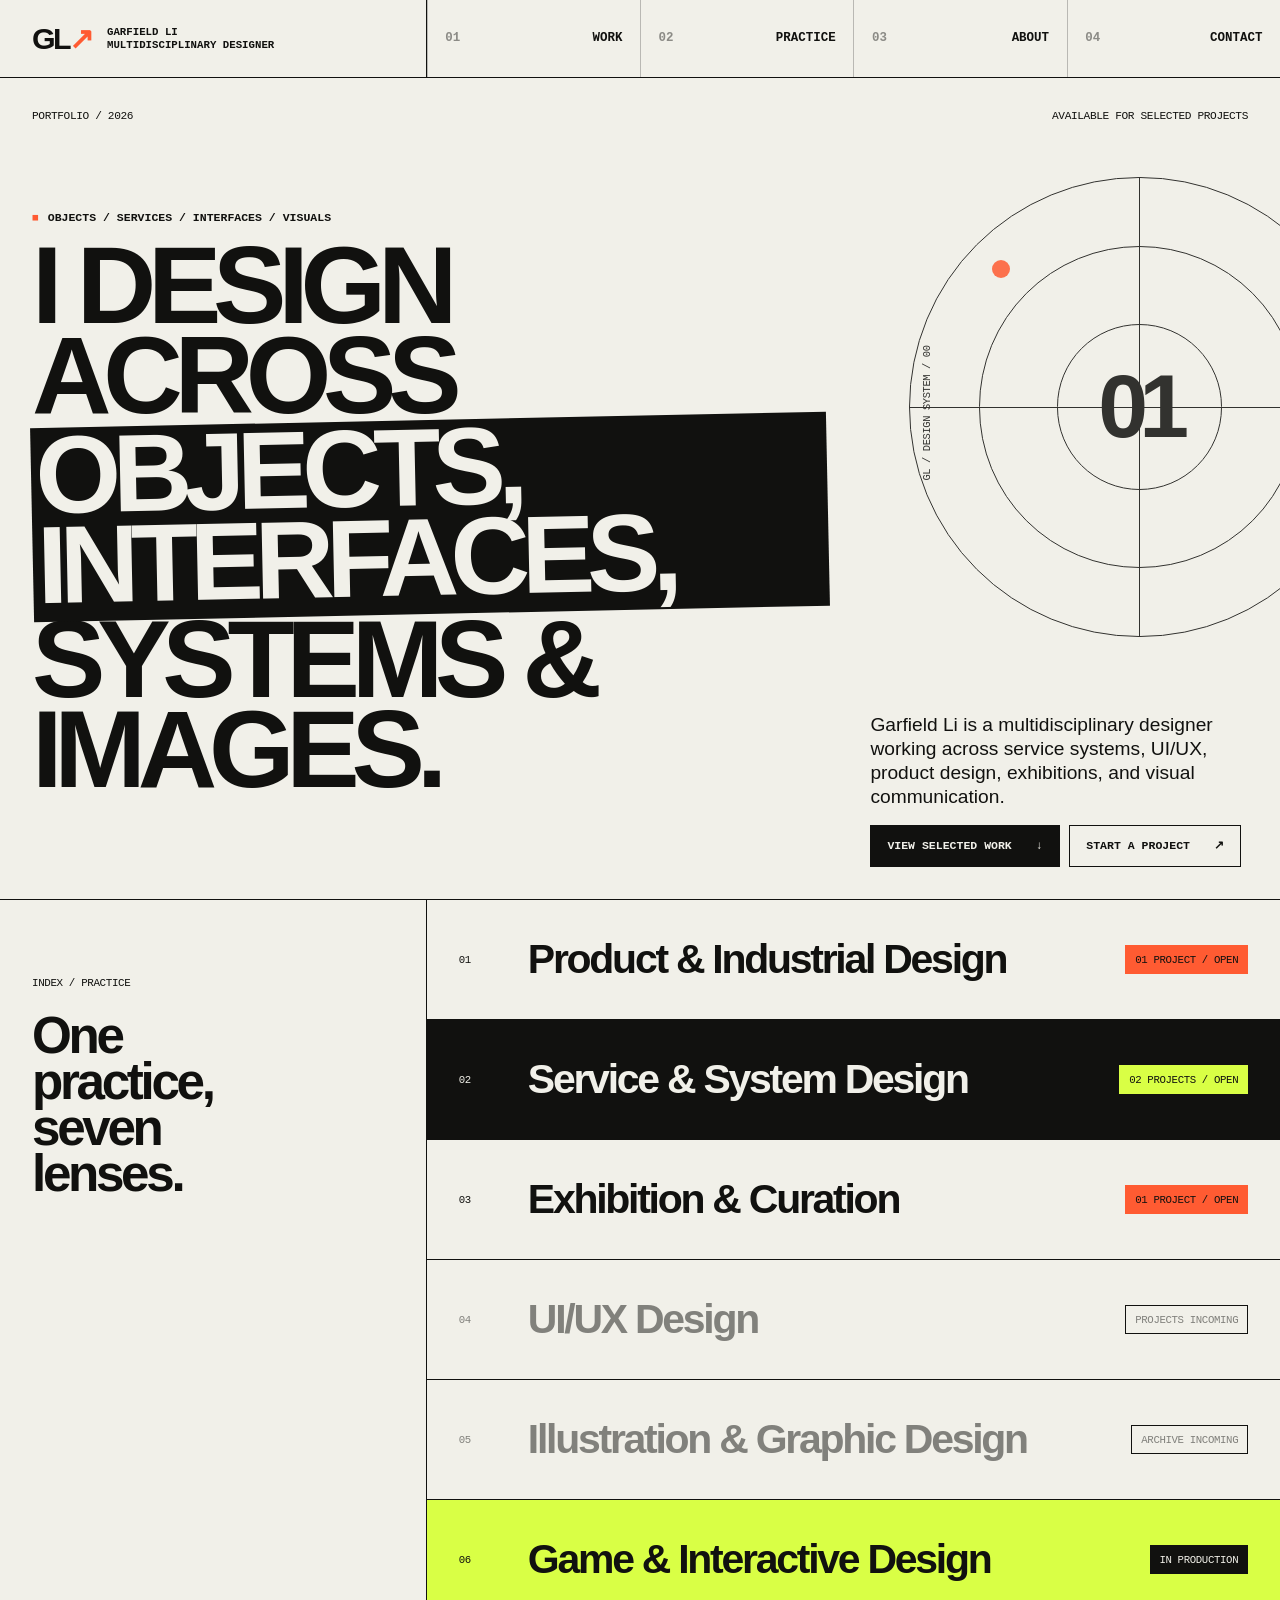
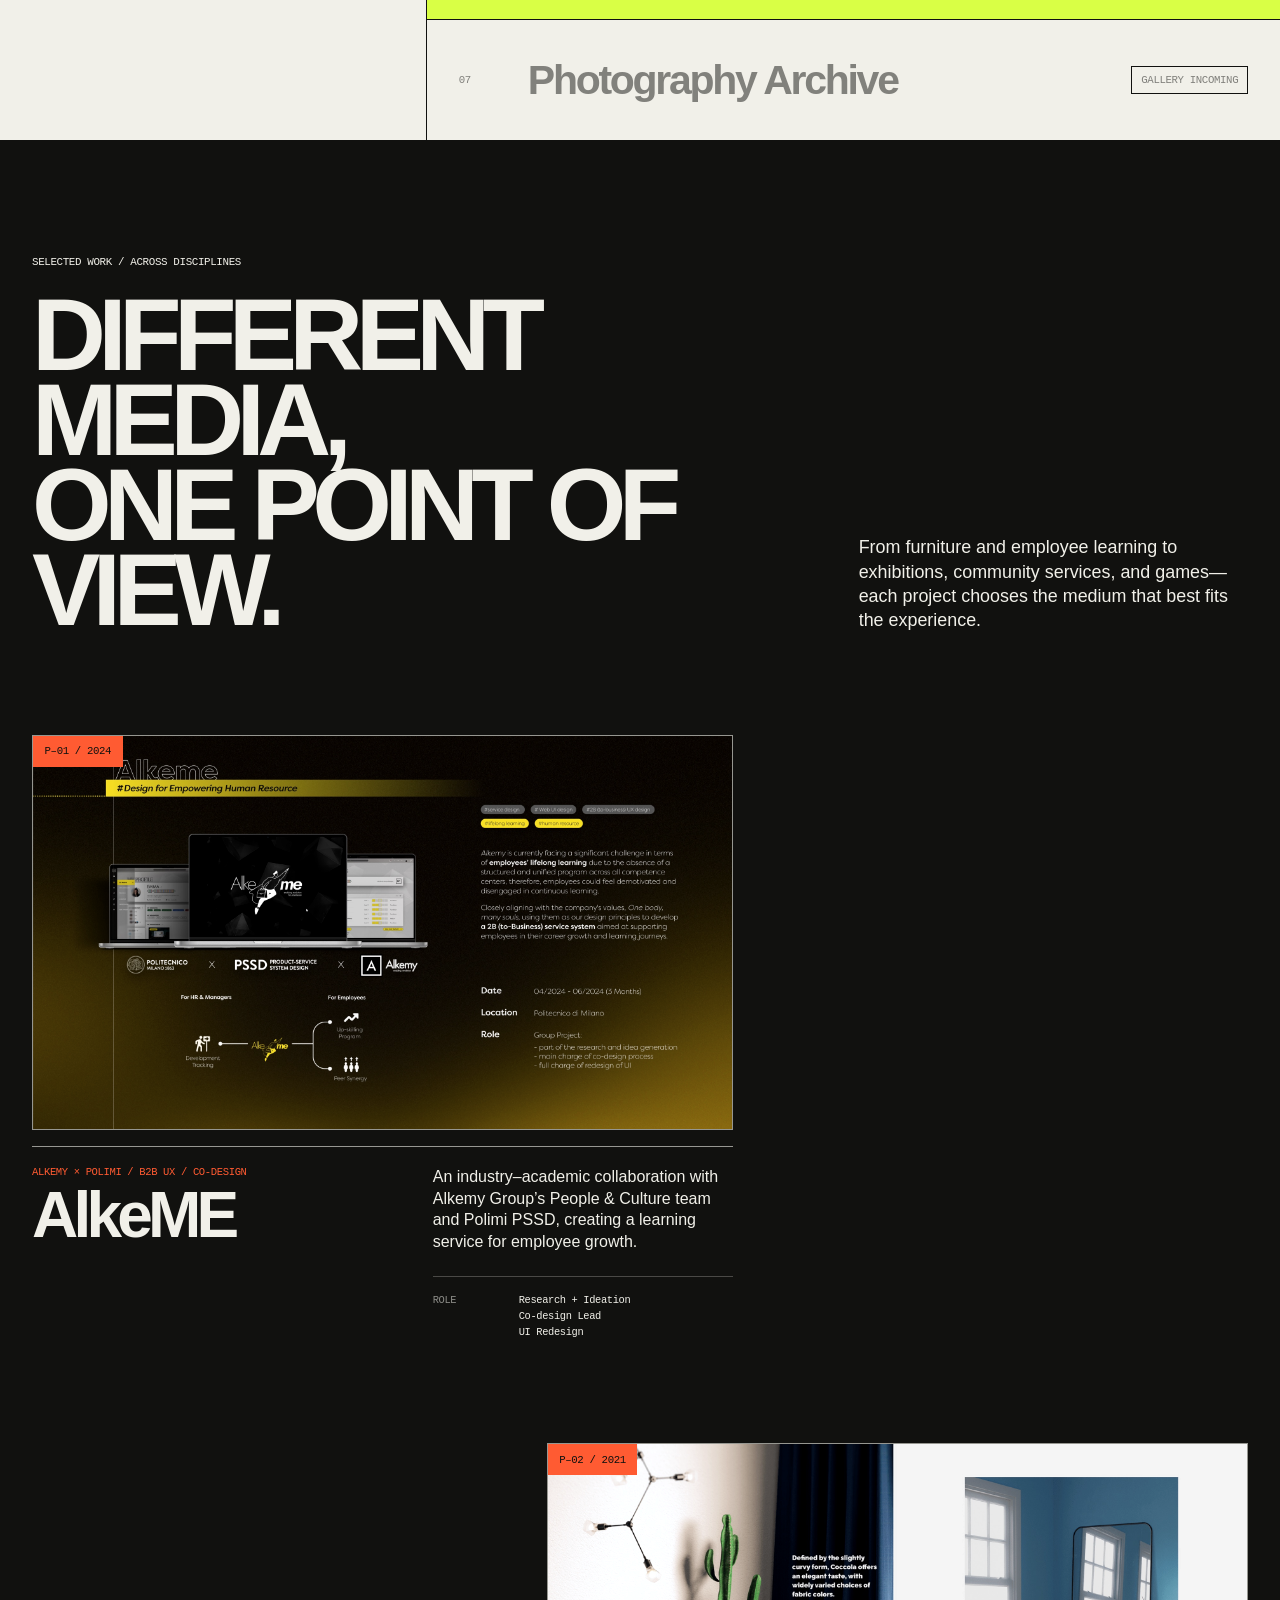
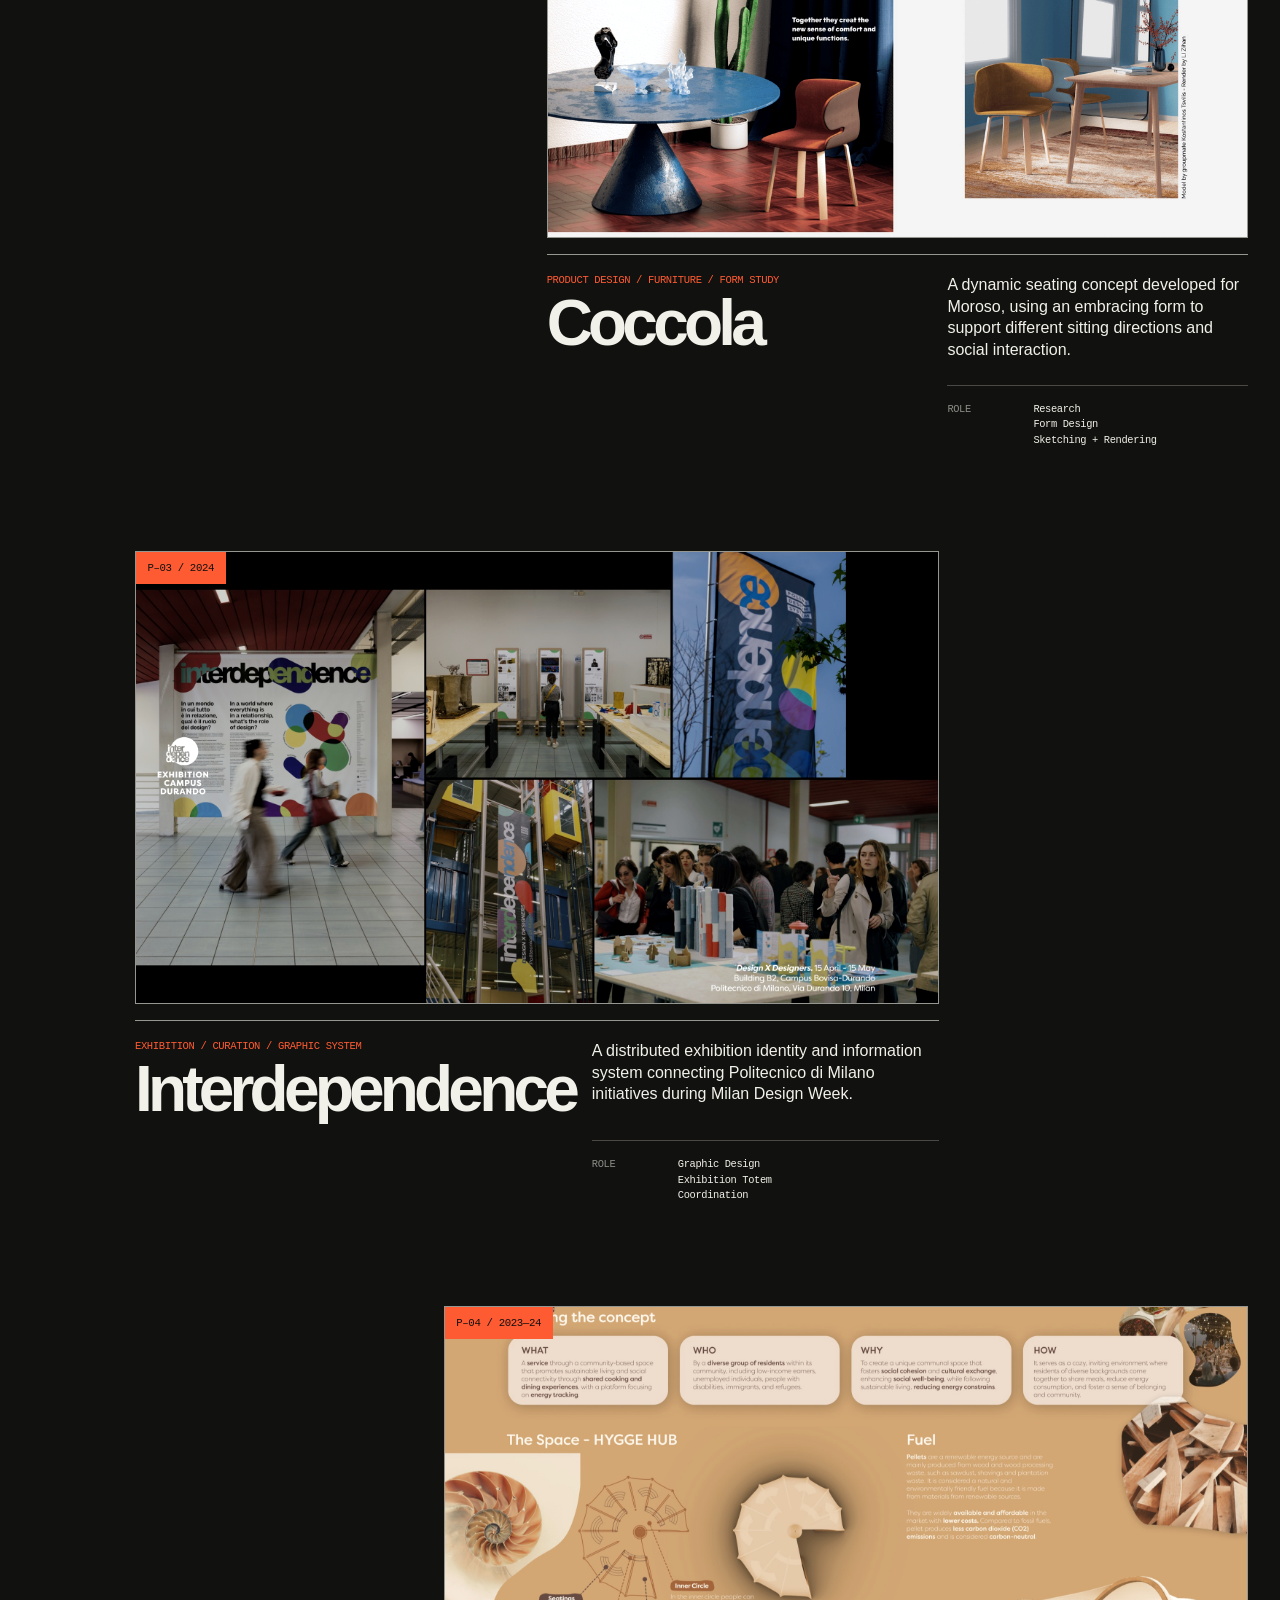
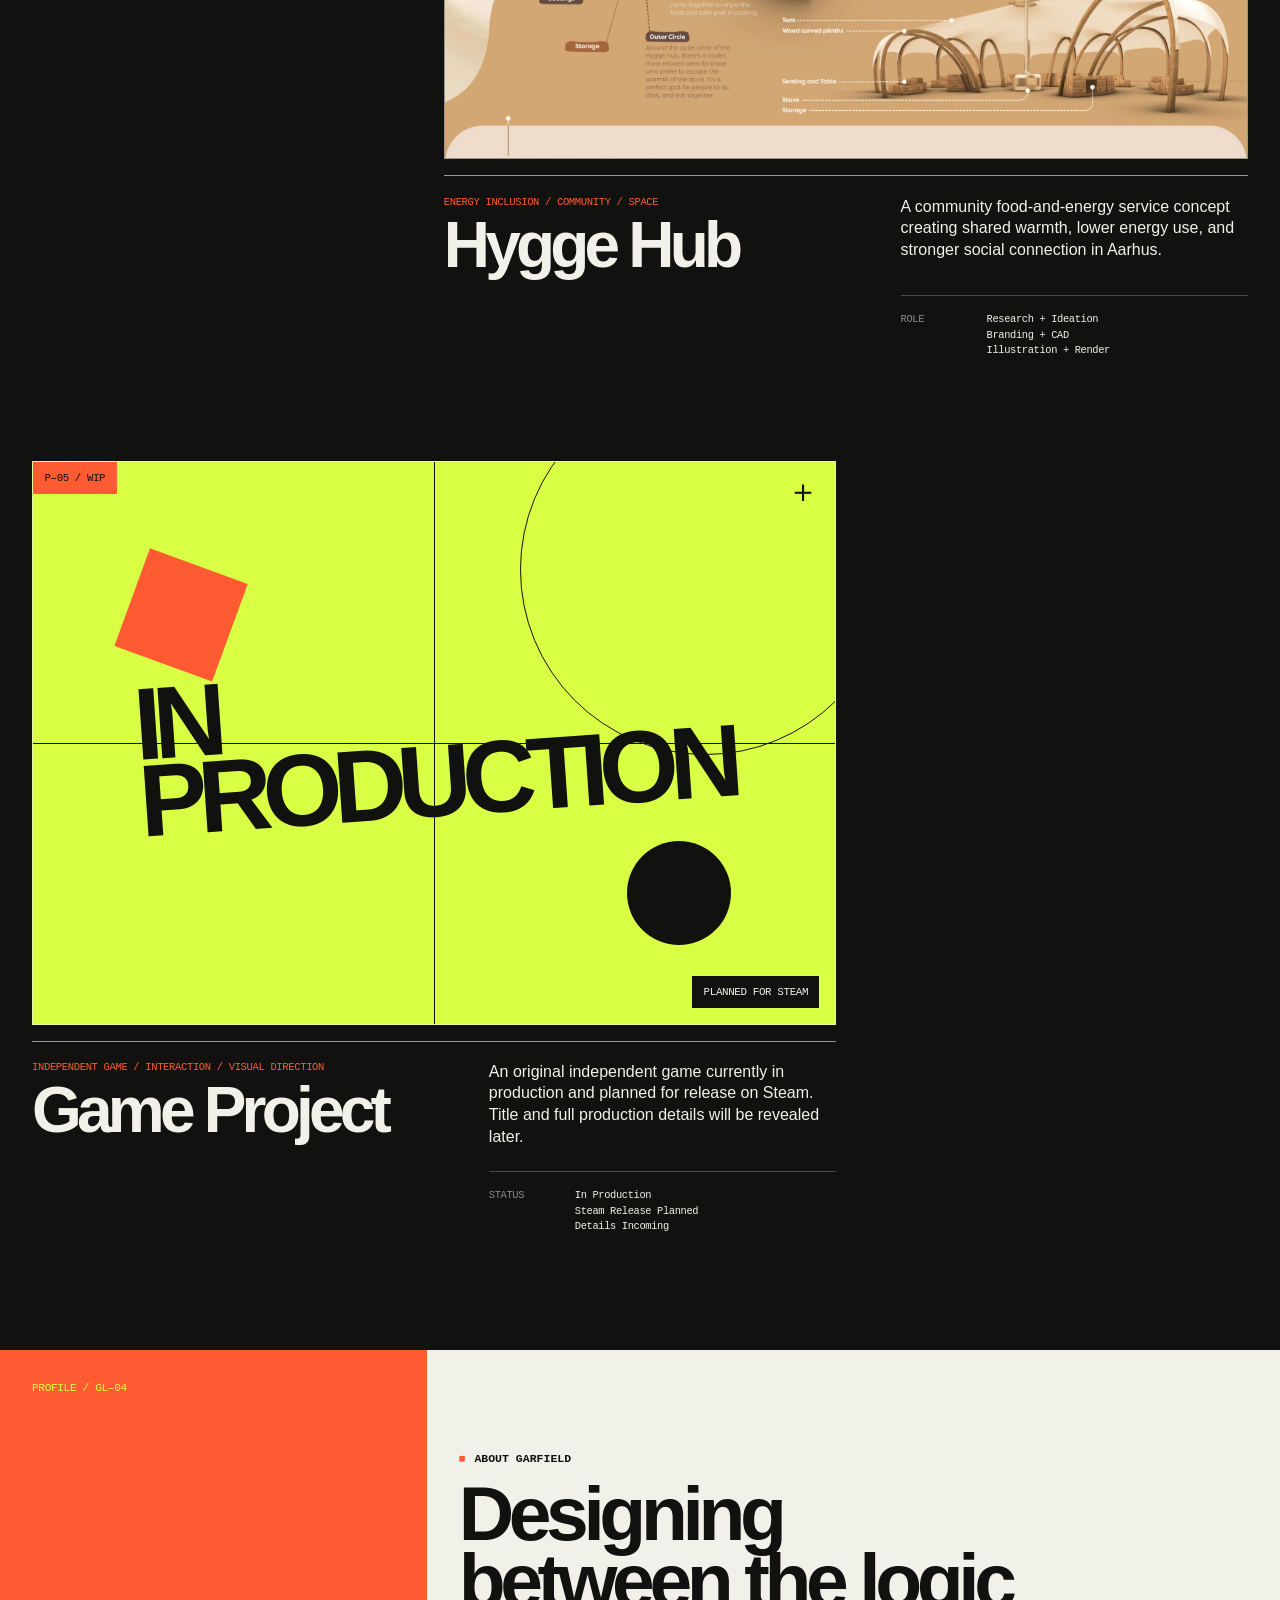
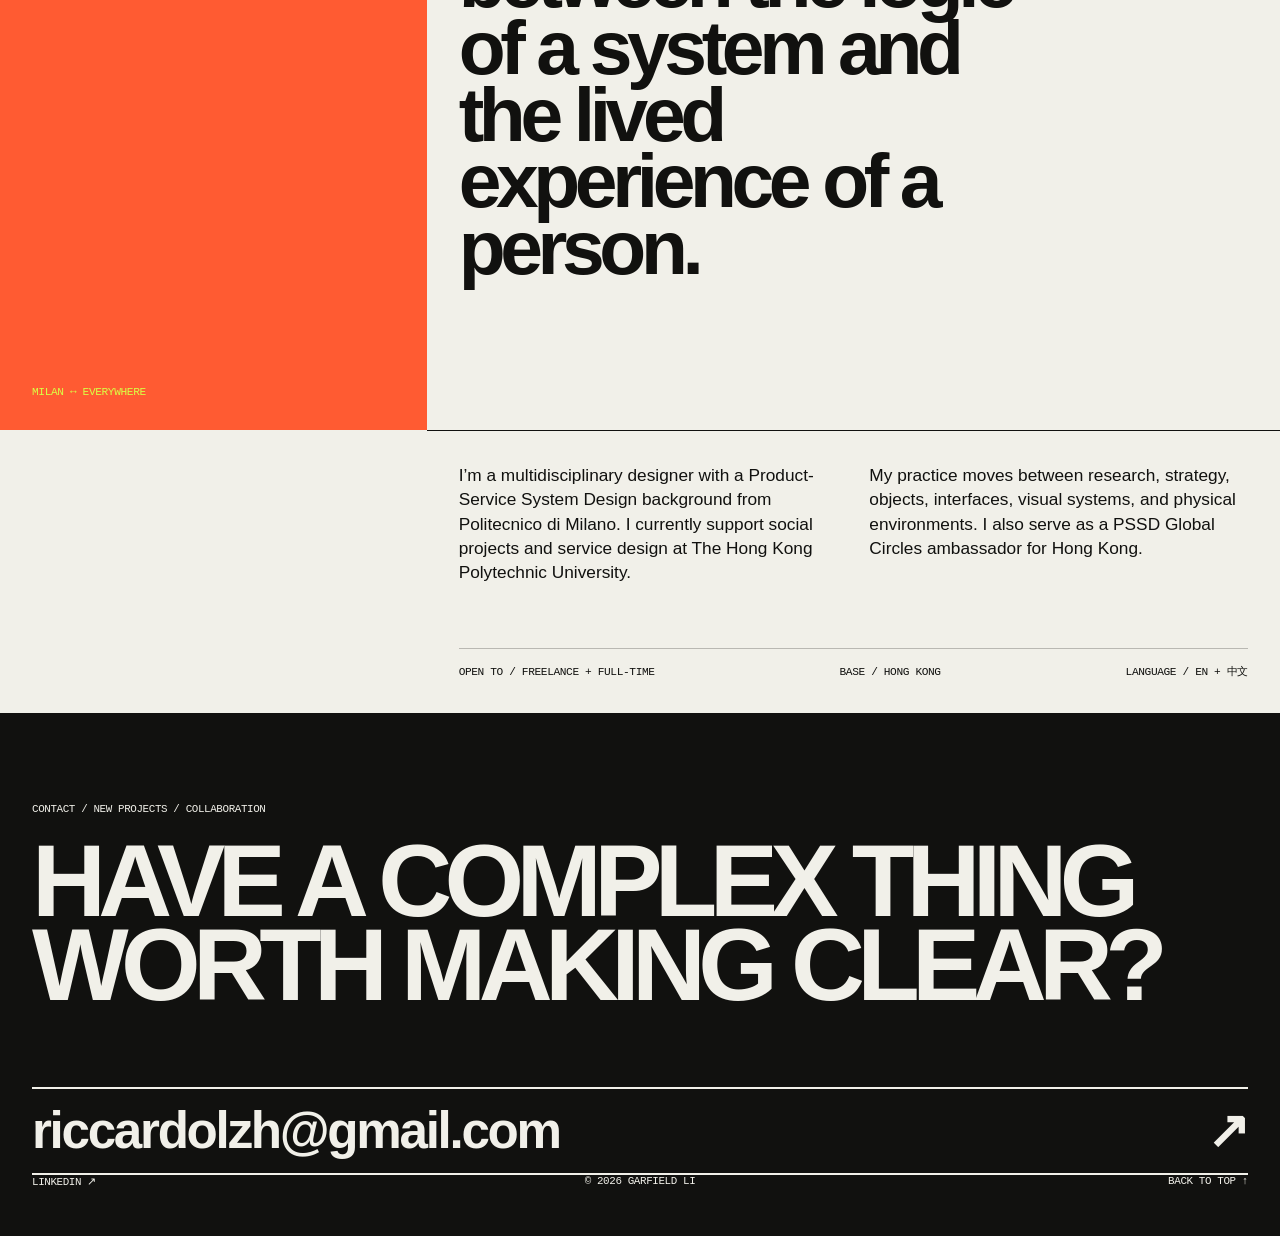
==== portfolio/index.html @ 0b36d3cd "Publish Garfield Li portfolio" ====
<!doctype html>
<html lang="en">
  <head>
    <meta charset="UTF-8" />
    <meta name="viewport" content="width=device-width, initial-scale=1.0" />
    <meta
      name="description"
      content="Garfield Li is a multidisciplinary designer working across products, services, UI/UX, exhibitions, visual communication, and interactive experiences."
    />
    <meta name="theme-color" content="#f1f0e9" />
    <title>Garfield Li — Multidisciplinary Designer</title>
    <link rel="icon" href="favicon.svg" type="image/svg+xml" />
    <link rel="stylesheet" href="styles.css" />
    <script src="app.js" defer></script>
  </head>
  <body>
    <a class="skip-link" href="#main">Skip to content</a>
    <div class="scroll-meter" aria-hidden="true"><span></span></div>

    <header class="site-header" data-header>
      <a class="identity" href="#top" aria-label="Garfield Li, back to top">
        <span class="identity-mark">GL<span>↗</span></span>
        <span class="identity-copy">Garfield Li<br />Multidisciplinary Designer</span>
      </a>

      <button class="menu-button" type="button" aria-expanded="false" aria-controls="primary-nav">
        <span>Menu</span><span class="menu-symbol">＋</span>
      </button>

      <nav class="primary-nav" id="primary-nav" aria-label="Primary navigation">
        <a href="#work"><span>01</span>Work</a>
        <a href="#practice"><span>02</span>Practice</a>
        <a href="#about"><span>03</span>About</a>
        <a href="#contact"><span>04</span>Contact</a>
      </nav>
    </header>

    <main id="main">
      <section class="hero" id="top" aria-labelledby="hero-title">
        <div class="hero-meta mono">
          <span>PORTFOLIO / 2026</span>
          <span>AVAILABLE FOR SELECTED PROJECTS</span>
        </div>

        <div class="hero-heading-wrap">
          <p class="eyebrow">Objects / Services / Interfaces / Visuals</p>
          <h1 id="hero-title">
            I design across
            <span class="hero-emphasis">objects, interfaces,</span>
            systems &amp; images.
          </h1>
        </div>

        <div class="hero-foot">
          <p class="hero-intro">
            Garfield Li is a multidisciplinary designer working across service systems,
            UI/UX, product design, exhibitions, and visual communication.
          </p>
          <div class="hero-actions">
            <a class="button button-dark" href="#work">View selected work <span>↓</span></a>
            <a class="button button-line" href="mailto:riccardolzh@gmail.com">Start a project <span>↗</span></a>
          </div>
        </div>

        <div class="hero-system" aria-hidden="true">
          <span class="system-label mono">GL / DESIGN SYSTEM / 00</span>
          <div class="system-orbit orbit-one"></div>
          <div class="system-orbit orbit-two"></div>
          <div class="system-cross"></div>
          <span class="system-dot dot-one"></span>
          <span class="system-dot dot-two"></span>
          <strong>01</strong>
        </div>
      </section>

      <section class="practice-index" id="practice" aria-labelledby="practice-title">
        <div class="section-kicker">
          <p class="mono">INDEX / PRACTICE</p>
          <h2 id="practice-title">One practice, seven lenses.</h2>
        </div>
        <div class="practice-list">
          <article class="practice-row ready">
            <span class="practice-num mono">01</span>
            <h3>Product &amp; Industrial Design</h3>
            <span class="practice-status mono">01 PROJECT / OPEN</span>
          </article>
          <article class="practice-row active">
            <span class="practice-num mono">02</span>
            <h3>Service &amp; System Design</h3>
            <span class="practice-status mono">02 PROJECTS / OPEN</span>
          </article>
          <article class="practice-row ready">
            <span class="practice-num mono">03</span>
            <h3>Exhibition &amp; Curation</h3>
            <span class="practice-status mono">01 PROJECT / OPEN</span>
          </article>
          <article class="practice-row pending">
            <span class="practice-num mono">04</span>
            <h3>UI/UX Design</h3>
            <span class="practice-status mono">PROJECTS INCOMING</span>
          </article>
          <article class="practice-row pending">
            <span class="practice-num mono">05</span>
            <h3>Illustration &amp; Graphic Design</h3>
            <span class="practice-status mono">ARCHIVE INCOMING</span>
          </article>
          <article class="practice-row wip">
            <span class="practice-num mono">06</span>
            <h3>Game &amp; Interactive Design</h3>
            <span class="practice-status mono">IN PRODUCTION</span>
          </article>
          <article class="practice-row pending">
            <span class="practice-num mono">07</span>
            <h3>Photography Archive</h3>
            <span class="practice-status mono">GALLERY INCOMING</span>
          </article>
        </div>
      </section>

      <section class="work-section" id="work" aria-labelledby="work-title">
        <div class="work-header">
          <div>
            <p class="mono">SELECTED WORK / ACROSS DISCIPLINES</p>
            <h2 id="work-title">Different media,<br />one point of view.</h2>
          </div>
          <p>
            From furniture and employee learning to exhibitions, community services,
            and games—each project chooses the medium that best fits the experience.
          </p>
        </div>

        <div class="project-grid">
          <article class="project-card project-featured reveal">
            <a class="project-visual" href="#alkeme" aria-label="Read AlkeME project summary">
              <img src="assets/alkeme.jpg" alt="AlkeME employee learning platform shown across laptop screens" />
              <span class="project-code mono">P–01 / 2024</span>
            </a>
            <div class="project-info" id="alkeme">
              <div class="project-title">
                <p class="mono">ALKEMY × POLIMI / B2B UX / CO-DESIGN</p>
                <h3>AlkeME</h3>
              </div>
              <p class="project-description">
                An industry–academic collaboration with Alkemy Group’s People &amp; Culture
                team and Polimi PSSD, creating a learning service for employee growth.
              </p>
              <div class="project-role mono">
                <span>ROLE</span>
                <span>Research + Ideation<br />Co-design Lead<br />UI Redesign</span>
              </div>
            </div>
          </article>

          <article class="project-card reveal">
            <a class="project-visual" href="#coccola" aria-label="Read Coccola project summary">
              <img src="assets/coccola.jpg" alt="Coccola chair shown in two contemporary interior settings" />
              <span class="project-code mono">P–02 / 2021</span>
            </a>
            <div class="project-info" id="coccola">
              <div class="project-title">
                <p class="mono">PRODUCT DESIGN / FURNITURE / FORM STUDY</p>
                <h3>Coccola</h3>
              </div>
              <p class="project-description">
                A dynamic seating concept developed for Moroso, using an embracing form
                to support different sitting directions and social interaction.
              </p>
              <div class="project-role mono">
                <span>ROLE</span>
                <span>Research<br />Form Design<br />Sketching + Rendering</span>
              </div>
            </div>
          </article>

          <article class="project-card reveal">
            <a class="project-visual" href="#interdependence" aria-label="Read Interdependence project summary">
              <img src="assets/interdependence.jpg" alt="Interdependence exhibition graphics and installations at Milan Design Week" />
              <span class="project-code mono">P–03 / 2024</span>
            </a>
            <div class="project-info" id="interdependence">
              <div class="project-title">
                <p class="mono">EXHIBITION / CURATION / GRAPHIC SYSTEM</p>
                <h3>Interdependence</h3>
              </div>
              <p class="project-description">
                A distributed exhibition identity and information system connecting
                Politecnico di Milano initiatives during Milan Design Week.
              </p>
              <div class="project-role mono">
                <span>ROLE</span>
                <span>Graphic Design<br />Exhibition Totem<br />Coordination</span>
              </div>
            </div>
          </article>

          <article class="project-card reveal">
            <a class="project-visual" href="#hygge" aria-label="Read Hygge Hub project summary">
              <img src="assets/hygge.jpg" alt="Hygge Hub community service concept and spatial design" />
              <span class="project-code mono">P–04 / 2023—24</span>
            </a>
            <div class="project-info" id="hygge">
              <div class="project-title">
                <p class="mono">ENERGY INCLUSION / COMMUNITY / SPACE</p>
                <h3>Hygge Hub</h3>
              </div>
              <p class="project-description">
                A community food-and-energy service concept creating shared warmth,
                lower energy use, and stronger social connection in Aarhus.
              </p>
              <div class="project-role mono">
                <span>ROLE</span>
                <span>Research + Ideation<br />Branding + CAD<br />Illustration + Render</span>
              </div>
            </div>
          </article>

          <article class="project-card game-card reveal">
            <a class="project-visual game-visual" href="#game" aria-label="Read independent game project status">
              <span class="game-horizon"></span>
              <span class="game-object game-object-a"></span>
              <span class="game-object game-object-b"></span>
              <span class="game-crosshair">＋</span>
              <strong>IN<br />PRODUCTION</strong>
              <span class="project-code mono">P–05 / WIP</span>
              <span class="game-platform mono">PLANNED FOR STEAM</span>
            </a>
            <div class="project-info" id="game">
              <div class="project-title">
                <p class="mono">INDEPENDENT GAME / INTERACTION / VISUAL DIRECTION</p>
                <h3>Game Project</h3>
              </div>
              <p class="project-description">
                An original independent game currently in production and planned for
                release on Steam. Title and full production details will be revealed later.
              </p>
              <div class="project-role mono">
                <span>STATUS</span>
                <span>In Production<br />Steam Release Planned<br />Details Incoming</span>
              </div>
            </div>
          </article>
        </div>
      </section>

      <section class="about-section" id="about" aria-labelledby="about-title">
        <div class="about-stamp mono">
          <span>PROFILE / GL–04</span>
          <span>MILAN ↔ EVERYWHERE</span>
        </div>
        <div class="about-main">
          <p class="eyebrow">About Garfield</p>
          <h2 id="about-title">
            Designing between the logic of a system and the lived experience of a person.
          </h2>
        </div>
        <div class="about-copy">
          <p>
            I’m a multidisciplinary designer with a Product-Service System Design
            background from Politecnico di Milano. I currently support social projects
            and service design at The Hong Kong Polytechnic University.
          </p>
          <p>
            My practice moves between research, strategy, objects, interfaces, visual
            systems, and physical environments. I also serve as a PSSD Global Circles
            ambassador for Hong Kong.
          </p>
          <div class="about-facts mono">
            <span>OPEN TO / FREELANCE + FULL-TIME</span>
            <span>BASE / HONG KONG</span>
            <span>LANGUAGE / EN + 中文</span>
          </div>
        </div>
      </section>

      <section class="contact-section" id="contact" aria-labelledby="contact-title">
        <p class="mono">CONTACT / NEW PROJECTS / COLLABORATION</p>
        <h2 id="contact-title">Have a complex thing<br />worth making clear?</h2>
        <a class="contact-email" href="mailto:riccardolzh@gmail.com">
          riccardolzh@gmail.com <span>↗</span>
        </a>
        <div class="contact-bottom mono">
          <a href="https://www.linkedin.com/in/zihan-li-8a4972227/" target="_blank" rel="noreferrer">LINKEDIN ↗</a>
          <span>© <span data-year>2026</span> GARFIELD LI</span>
          <a href="#top">BACK TO TOP ↑</a>
        </div>
      </section>
    </main>
  </body>
</html>
---- portfolio/styles.css ----
:root {
  --ink: #11110f;
  --paper: #f1f0e9;
  --paper-2: #deddd4;
  --signal: #ff5b32;
  --acid: #d9ff45;
  --line: rgba(17, 17, 15, 0.25);
  --pad: clamp(1rem, 2.5vw, 2.5rem);
  --display: Helvetica, "Helvetica Neue", Arial, sans-serif;
  --sans: Helvetica, "Helvetica Neue", Arial, sans-serif;
  --mono: "SFMono-Regular", Consolas, "Liberation Mono", monospace;
}

* { box-sizing: border-box; }
html { scroll-behavior: smooth; }
body {
  margin: 0;
  color: var(--ink);
  background: var(--paper);
  font-family: var(--sans);
  -webkit-font-smoothing: antialiased;
}
img { display: block; max-width: 100%; }
a { color: inherit; }
button { font: inherit; }
::selection { color: var(--ink); background: var(--acid); }

.skip-link {
  position: fixed;
  z-index: 999;
  top: 0;
  left: 0;
  padding: .8rem 1rem;
  color: var(--paper);
  background: var(--ink);
  transform: translateY(-110%);
}
.skip-link:focus { transform: translateY(0); }

.mono { font-family: var(--mono); letter-spacing: -.035em; }
.scroll-meter {
  position: fixed;
  z-index: 100;
  top: 0;
  right: 0;
  left: 0;
  height: 4px;
  pointer-events: none;
}
.scroll-meter span {
  display: block;
  width: 0;
  height: 100%;
  background: var(--signal);
}

.site-header {
  position: sticky;
  z-index: 50;
  top: 0;
  display: grid;
  grid-template-columns: minmax(250px, 1fr) 2fr;
  min-height: 78px;
  border-bottom: 1px solid var(--ink);
  background: rgba(241, 240, 233, .96);
}
.identity {
  display: flex;
  gap: 1rem;
  align-items: center;
  padding: .8rem var(--pad);
  border-right: 1px solid var(--ink);
  text-decoration: none;
}
.identity-mark {
  font: 800 1.9rem/.8 var(--display);
  letter-spacing: -.09em;
}
.identity-mark span { color: var(--signal); }
.identity-copy { font: 600 .67rem/1.15 var(--mono); text-transform: uppercase; }
.primary-nav { display: grid; grid-template-columns: repeat(4, 1fr); }
.primary-nav a {
  display: flex;
  justify-content: space-between;
  align-items: center;
  padding: 1rem 1.1rem;
  border-left: 1px solid var(--line);
  font: 600 .78rem/1 var(--mono);
  text-decoration: none;
  text-transform: uppercase;
}
.primary-nav a:hover,
.primary-nav a:focus-visible { color: var(--paper); background: var(--ink); }
.primary-nav a span { opacity: .45; }
.menu-button { display: none; }

.hero {
  position: relative;
  min-height: calc(100vh - 78px);
  overflow: hidden;
  padding: var(--pad);
  border-bottom: 1px solid var(--ink);
  background-image:
    linear-gradient(to right, transparent calc(25% - .5px), var(--line) 25%, transparent calc(25% + .5px)),
    linear-gradient(to right, transparent calc(50% - .5px), var(--line) 50%, transparent calc(50% + .5px)),
    linear-gradient(to right, transparent calc(75% - .5px), var(--line) 75%, transparent calc(75% + .5px));
}
.hero-meta {
  display: flex;
  justify-content: space-between;
  font-size: .7rem;
  text-transform: uppercase;
}
.hero-heading-wrap { position: relative; z-index: 2; margin-top: clamp(4rem, 10vh, 7rem); }
.eyebrow {
  margin: 0 0 1rem;
  font: 700 .72rem/1 var(--mono);
  text-transform: uppercase;
}
.eyebrow::before { content: "■"; margin-right: .55rem; color: var(--signal); }
.hero h1 {
  max-width: 13ch;
  margin: 0;
  font: 800 clamp(3.55rem, 8.6vw, 9rem)/.82 var(--display);
  letter-spacing: -.075em;
  text-transform: uppercase;
}
.hero-emphasis {
  display: inline-block;
  padding: .02em .1em .1em .04em;
  color: var(--paper);
  background: var(--ink);
  transform: rotate(-1.2deg);
}
.hero-foot {
  position: absolute;
  z-index: 3;
  right: var(--pad);
  bottom: var(--pad);
  left: 68%;
  display: grid;
  grid-template-columns: 1fr;
  gap: 1rem;
  align-items: end;
}
.hero-intro { max-width: 34rem; margin: 0; font-size: clamp(1rem, 1.5vw, 1.35rem); line-height: 1.25; }
.hero-actions { display: flex; gap: .6rem; }
.button {
  display: inline-flex;
  gap: 1.5rem;
  justify-content: space-between;
  min-width: 165px;
  padding: .9rem 1rem;
  border: 1px solid var(--ink);
  font: 700 .72rem/1 var(--mono);
  text-decoration: none;
  text-transform: uppercase;
}
.button-dark { color: var(--paper); background: var(--ink); }
.button-line { background: var(--paper); }
.button:hover span { transform: translate(.2rem, -.1rem); }
.button span { transition: transform .2s ease; }

.hero-system {
  position: absolute;
  z-index: 1;
  top: 12%;
  right: -7vw;
  width: min(36vw, 600px);
  aspect-ratio: 1;
  border: 1px solid var(--ink);
  border-radius: 50%;
  opacity: .85;
}
.system-label { position: absolute; top: 50%; left: -11%; font-size: .65rem; transform: rotate(-90deg); }
.system-orbit { position: absolute; border: 1px solid var(--ink); border-radius: 50%; }
.orbit-one { inset: 15%; }
.orbit-two { inset: 32%; }
.system-cross::before,
.system-cross::after { content: ""; position: absolute; background: var(--ink); }
.system-cross::before { top: 50%; right: 0; left: 0; height: 1px; }
.system-cross::after { top: 0; bottom: 0; left: 50%; width: 1px; }
.system-dot { position: absolute; width: 18px; aspect-ratio: 1; border-radius: 50%; background: var(--signal); }
.dot-one { top: 18%; left: 18%; }
.dot-two { right: 9%; bottom: 25%; background: var(--acid); }
.hero-system strong {
  position: absolute;
  top: 50%;
  left: 50%;
  font: 800 clamp(4rem, 7vw, 7.5rem)/1 var(--display);
  letter-spacing: -.1em;
  transform: translate(-50%, -50%);
}

.practice-index {
  display: grid;
  grid-template-columns: 1fr 2fr;
  border-bottom: 1px solid var(--ink);
}
.section-kicker { padding: clamp(3rem, 6vw, 7rem) var(--pad); border-right: 1px solid var(--ink); }
.section-kicker p, .work-header .mono, .contact-section > .mono { margin: 0 0 1.5rem; font-size: .68rem; }
.section-kicker h2 { max-width: 8ch; margin: 0; font: 700 clamp(2.5rem, 4vw, 4.5rem)/.9 var(--display); letter-spacing: -.065em; }
.practice-row {
  display: grid;
  grid-template-columns: 50px 1fr auto;
  gap: 1.2rem;
  align-items: center;
  min-height: 120px;
  padding: 1.4rem var(--pad);
  border-bottom: 1px solid var(--ink);
}
.practice-row:last-child { border-bottom: 0; }
.practice-row h3 { margin: 0; font: 700 clamp(1.6rem, 3.2vw, 3.6rem)/.9 var(--display); letter-spacing: -.055em; }
.practice-num, .practice-status { font-size: .67rem; }
.practice-status { padding: .45rem .55rem; border: 1px solid var(--ink); }
.practice-row.pending { color: rgba(17, 17, 15, .5); }
.practice-row.active { color: var(--paper); background: var(--ink); }
.practice-row.active .practice-status { color: var(--ink); border-color: var(--acid); background: var(--acid); }
.practice-row.ready .practice-status { color: var(--ink); border-color: var(--signal); background: var(--signal); }
.practice-row.wip { color: var(--ink); background: var(--acid); }
.practice-row.wip .practice-status { color: var(--paper); background: var(--ink); }

.work-section { padding: clamp(4.5rem, 9vw, 10rem) var(--pad); background: var(--ink); color: var(--paper); }
.work-header {
  display: grid;
  grid-template-columns: 2fr 1fr;
  gap: 3rem;
  align-items: end;
  margin-bottom: clamp(4rem, 8vw, 8rem);
}
.work-header h2 { margin: 0; font: 800 clamp(3.7rem, 8vw, 8rem)/.83 var(--display); letter-spacing: -.075em; text-transform: uppercase; }
.work-header > p { max-width: 32rem; margin: 0; font-size: clamp(1rem, 1.4vw, 1.3rem); line-height: 1.35; }
.project-grid { display: grid; grid-template-columns: repeat(12, 1fr); gap: clamp(3rem, 8vw, 9rem) 1.2rem; }
.project-card { grid-column: span 7; }
.project-card:nth-child(2) { grid-column: 6 / -1; }
.project-card:nth-child(3) { grid-column: 2 / span 8; }
.project-card:nth-child(4) { grid-column: 5 / -1; }
.project-card:nth-child(5) { grid-column: 1 / span 8; }
.project-visual { position: relative; display: block; overflow: hidden; border: 1px solid rgba(241, 240, 233, .55); background: #282824; }
.project-visual::after {
  content: "VIEW / CASE STUDY";
  position: absolute;
  right: 0;
  bottom: 0;
  padding: .8rem 1rem;
  color: var(--ink);
  background: var(--acid);
  font: 700 .68rem/1 var(--mono);
  transform: translateY(105%);
  transition: transform .25s ease;
}
.project-visual:hover::after { transform: translateY(0); }
.project-visual img { width: 100%; aspect-ratio: 16 / 9; object-fit: cover; filter: saturate(.82) contrast(1.04); transition: transform .5s cubic-bezier(.2,.7,.2,1); }
.project-visual:hover img { transform: scale(1.018); }
.project-code { position: absolute; top: 0; left: 0; padding: .62rem .72rem; color: var(--ink); background: var(--signal); font-size: .67rem; }
.project-info {
  display: grid;
  grid-template-columns: minmax(220px, 1.2fr) 1fr;
  gap: 1.5rem 2.5rem;
  padding-top: 1.2rem;
  border-top: 1px solid rgba(241, 240, 233, .6);
  margin-top: 1rem;
}
.project-title p { margin: 0 0 .7rem; color: var(--signal); font-size: .66rem; }
.project-title h3 { margin: 0; font: 700 clamp(2.7rem, 5vw, 5.7rem)/.82 var(--display); letter-spacing: -.075em; }
.project-description { margin: 0; line-height: 1.35; }
.project-role { grid-column: 2; display: grid; grid-template-columns: 70px 1fr; gap: 1rem; padding-top: 1rem; border-top: 1px solid rgba(241, 240, 233, .25); font-size: .65rem; line-height: 1.5; }
.project-role > span:first-child { color: rgba(241, 240, 233, .55); }
.game-visual {
  position: relative;
  min-height: clamp(300px, 44vw, 640px);
  overflow: hidden;
  color: var(--ink);
  background: var(--acid);
}
.game-visual::before,
.game-visual::after {
  content: "";
  position: absolute;
  width: 46%;
  aspect-ratio: 1;
  border: 1px solid var(--ink);
  border-radius: 50%;
}
.game-visual::before { top: -14%; right: -7%; }
.game-visual::after { bottom: -25%; left: -12%; }
.game-visual strong {
  position: absolute;
  z-index: 2;
  top: 50%;
  left: 50%;
  font: 800 clamp(3.5rem, 8vw, 9rem)/.75 var(--display);
  letter-spacing: -.09em;
  transform: translate(-50%, -50%) rotate(-4deg);
}
.game-horizon { position: absolute; top: 50%; right: 0; left: 0; height: 1px; background: var(--ink); }
.game-horizon::after { content: ""; position: absolute; top: -50vh; bottom: -50vh; left: 50%; width: 1px; background: var(--ink); }
.game-object { position: absolute; z-index: 1; display: block; width: 13%; aspect-ratio: 1; background: var(--signal); }
.game-object-a { top: 18%; left: 12%; transform: rotate(20deg); }
.game-object-b { right: 13%; bottom: 14%; border-radius: 50%; background: var(--ink); }
.game-crosshair { position: absolute; z-index: 3; top: 1rem; right: 1rem; font: 400 2rem/1 var(--mono); }
.game-platform { position: absolute; right: 1rem; bottom: 1rem; padding: .6rem .7rem; color: var(--paper); background: var(--ink); font-size: .68rem; }

.about-section {
  display: grid;
  grid-template-columns: 1fr 2fr;
  border-bottom: 1px solid var(--ink);
}
.about-stamp {
  display: flex;
  flex-direction: column;
  justify-content: space-between;
  min-height: 680px;
  padding: var(--pad);
  color: var(--acid);
  background: var(--signal);
  font-size: .7rem;
}
.about-main { grid-column: 2; padding: clamp(4rem, 8vw, 8rem) var(--pad) 2rem; }
.about-main h2 { max-width: 13ch; margin: 0; font: 700 clamp(3rem, 6vw, 6.8rem)/.87 var(--display); letter-spacing: -.07em; }
.about-copy {
  grid-column: 2;
  display: grid;
  grid-template-columns: 1fr 1fr;
  gap: 2rem;
  padding: 2rem var(--pad) var(--pad);
  border-top: 1px solid var(--ink);
  font-size: clamp(1rem, 1.35vw, 1.25rem);
  line-height: 1.4;
}
.about-copy p { margin: 0; }
.about-facts { grid-column: 1 / -1; display: flex; justify-content: space-between; margin-top: 2rem; padding-top: 1rem; border-top: 1px solid var(--line); font-size: .7rem; }

.contact-section { padding: clamp(4rem, 7vw, 7rem) var(--pad) 1.5rem; color: var(--paper); background: var(--ink); }
.contact-section h2 { margin: 0 0 5rem; font: 800 clamp(3.5rem, 8vw, 8rem)/.82 var(--display); letter-spacing: -.075em; text-transform: uppercase; }
.contact-email {
  display: flex;
  justify-content: space-between;
  align-items: center;
  padding: 1rem 0;
  border-top: 2px solid var(--paper);
  border-bottom: 2px solid var(--paper);
  font: 600 clamp(1.2rem, 4vw, 4rem)/1 var(--display);
  letter-spacing: -.045em;
  text-decoration: none;
}
.contact-email:hover { color: var(--acid); }
.contact-bottom { display: grid; grid-template-columns: 1fr 1fr 1fr; margin-top: 5rem; font-size: .68rem; }
.contact-bottom a { text-decoration: none; }
.contact-bottom span { text-align: center; }
.contact-bottom a:last-child { text-align: right; }

.reveal { opacity: 0; transform: translateY(30px); transition: opacity .7s ease, transform .7s ease; }
.reveal.is-visible { opacity: 1; transform: translateY(0); }

@media (max-width: 900px) {
  .site-header { grid-template-columns: 1fr auto; min-height: 68px; }
  .identity { border-right: 0; }
  .menu-button {
    display: flex;
    gap: 1rem;
    align-items: center;
    padding: 0 1rem;
    border: 0;
    border-left: 1px solid var(--ink);
    background: transparent;
    font: 700 .72rem/1 var(--mono);
    text-transform: uppercase;
  }
  .menu-symbol { font-size: 1.25rem; transition: transform .2s ease; }
  .menu-button[aria-expanded="true"] .menu-symbol { transform: rotate(45deg); }
  .primary-nav {
    position: absolute;
    top: 68px;
    right: 0;
    left: 0;
    display: none;
    grid-template-columns: 1fr;
    border-bottom: 1px solid var(--ink);
    background: var(--paper);
  }
  .primary-nav.is-open { display: grid; }
  .primary-nav a { min-height: 55px; border-top: 1px solid var(--line); }
  .hero { min-height: 850px; }
  .hero h1 { max-width: 11ch; font-size: clamp(3.5rem, 12vw, 6rem); }
  .hero-system { top: 28%; right: -15%; width: 55vw; }
  .hero-foot { right: var(--pad); bottom: var(--pad); left: var(--pad); grid-template-columns: 1fr; }
  .hero-actions { flex-wrap: wrap; }
  .practice-index, .about-section { grid-template-columns: 1fr; }
  .section-kicker { border-right: 0; border-bottom: 1px solid var(--ink); }
  .section-kicker h2 { max-width: none; }
  .work-header { grid-template-columns: 1fr; }
  .project-card, .project-card:nth-child(2), .project-card:nth-child(3), .project-card:nth-child(4), .project-card:nth-child(5) { grid-column: 1 / -1; }
  .about-stamp { min-height: 170px; }
  .about-main, .about-copy { grid-column: 1; }
}

@media (max-width: 620px) {
  .identity-copy { display: none; }
  .hero { min-height: 760px; background-image: linear-gradient(to right, transparent calc(50% - .5px), var(--line) 50%, transparent calc(50% + .5px)); }
  .hero-meta span:last-child { display: none; }
  .hero-heading-wrap { margin-top: 4rem; }
  .hero h1 { font-size: clamp(3rem, 15.5vw, 5rem); }
  .hero-system { top: 38%; width: 74vw; opacity: .48; }
  .hero-intro { max-width: 24rem; }
  .button { flex: 1 1 150px; }
  .practice-row { grid-template-columns: 32px 1fr; min-height: 95px; }
  .practice-status { grid-column: 2; justify-self: start; }
  .work-section { padding-top: 4.5rem; }
  .work-header h2 { font-size: clamp(3.3rem, 17vw, 5.7rem); }
  .project-info { grid-template-columns: 1fr; }
  .project-description, .project-role { grid-column: 1; }
  .project-role { grid-template-columns: 60px 1fr; }
  .about-main h2 { font-size: clamp(3rem, 14vw, 5rem); }
  .about-copy { grid-template-columns: 1fr; }
  .about-facts { flex-direction: column; gap: .6rem; }
  .contact-section h2 { font-size: clamp(3rem, 14vw, 5rem); }
  .contact-email { align-items: flex-start; font-size: 1rem; overflow-wrap: anywhere; }
  .contact-bottom { grid-template-columns: 1fr auto; gap: 2rem 1rem; }
  .contact-bottom > span { display: none; }
}

@media (prefers-reduced-motion: reduce) {
  html { scroll-behavior: auto; }
  *, *::before, *::after { scroll-behavior: auto !important; transition: none !important; }
  .reveal { opacity: 1; transform: none; }
}
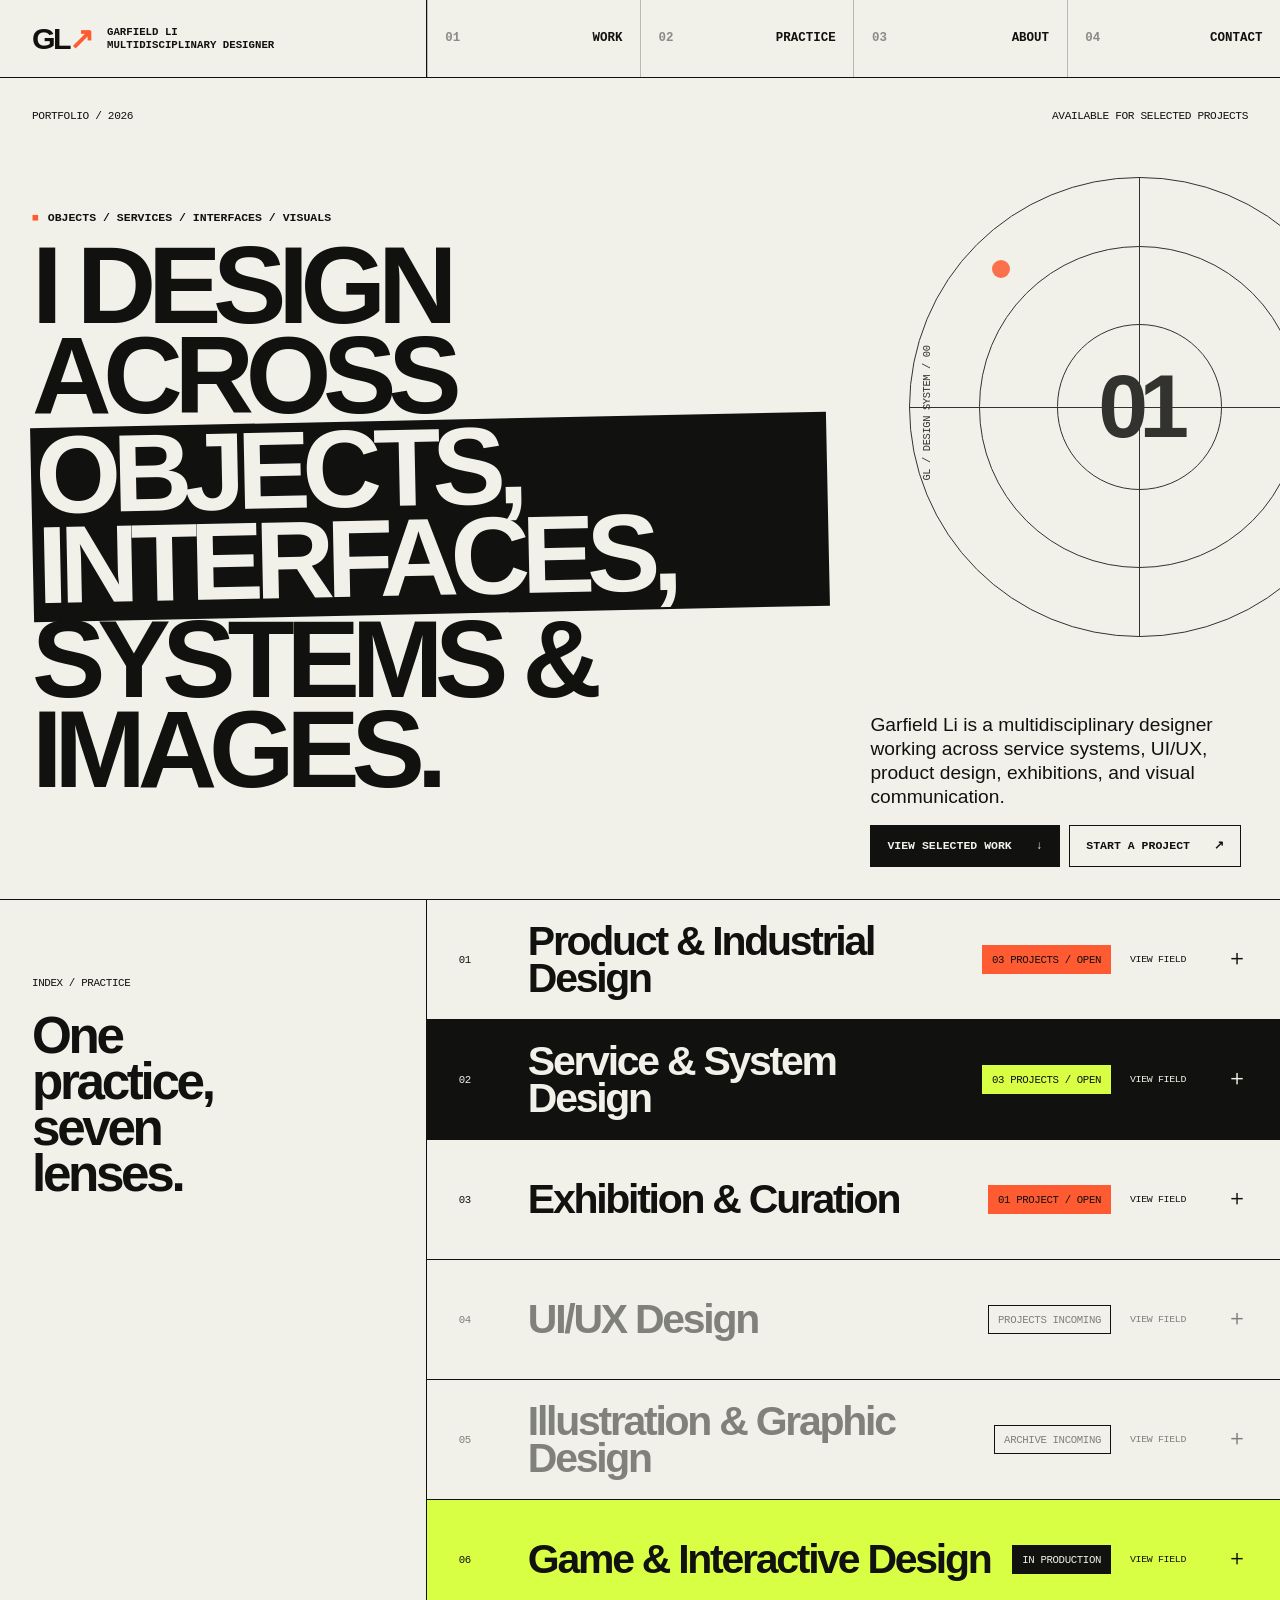
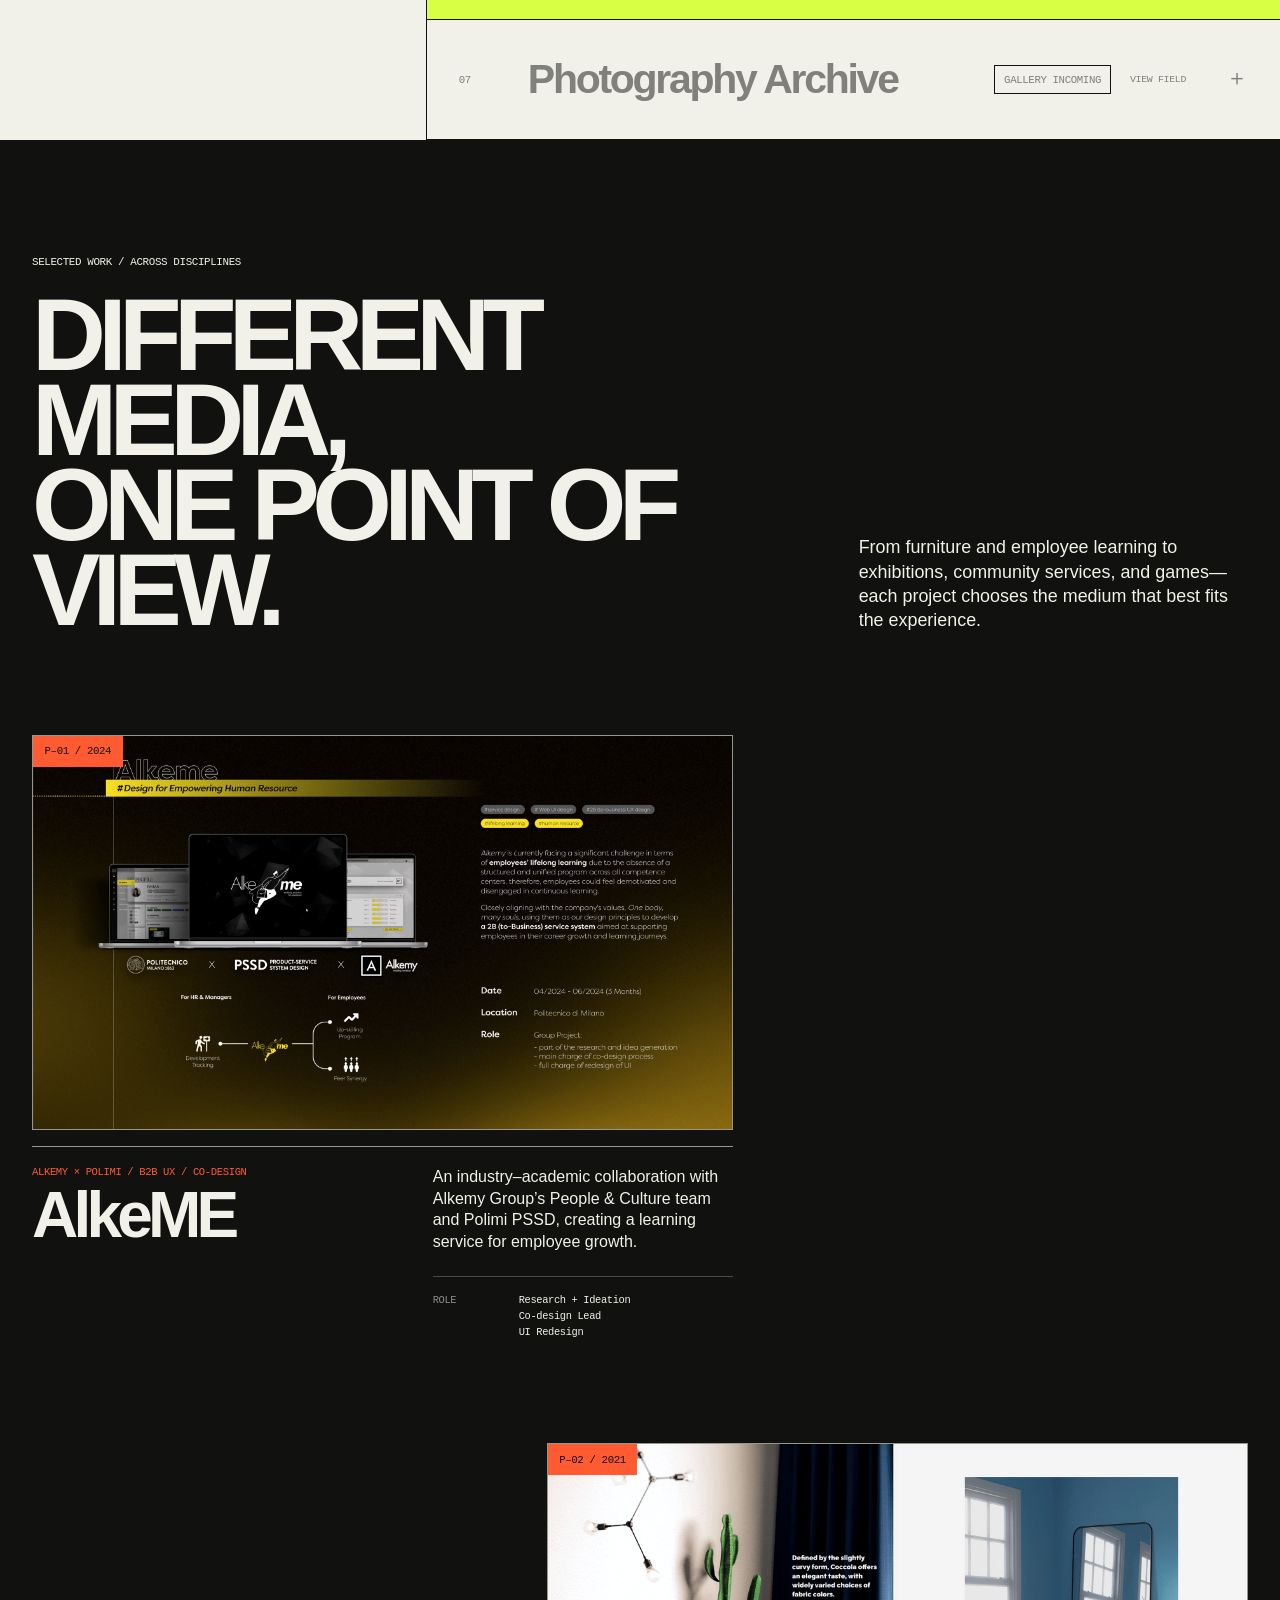
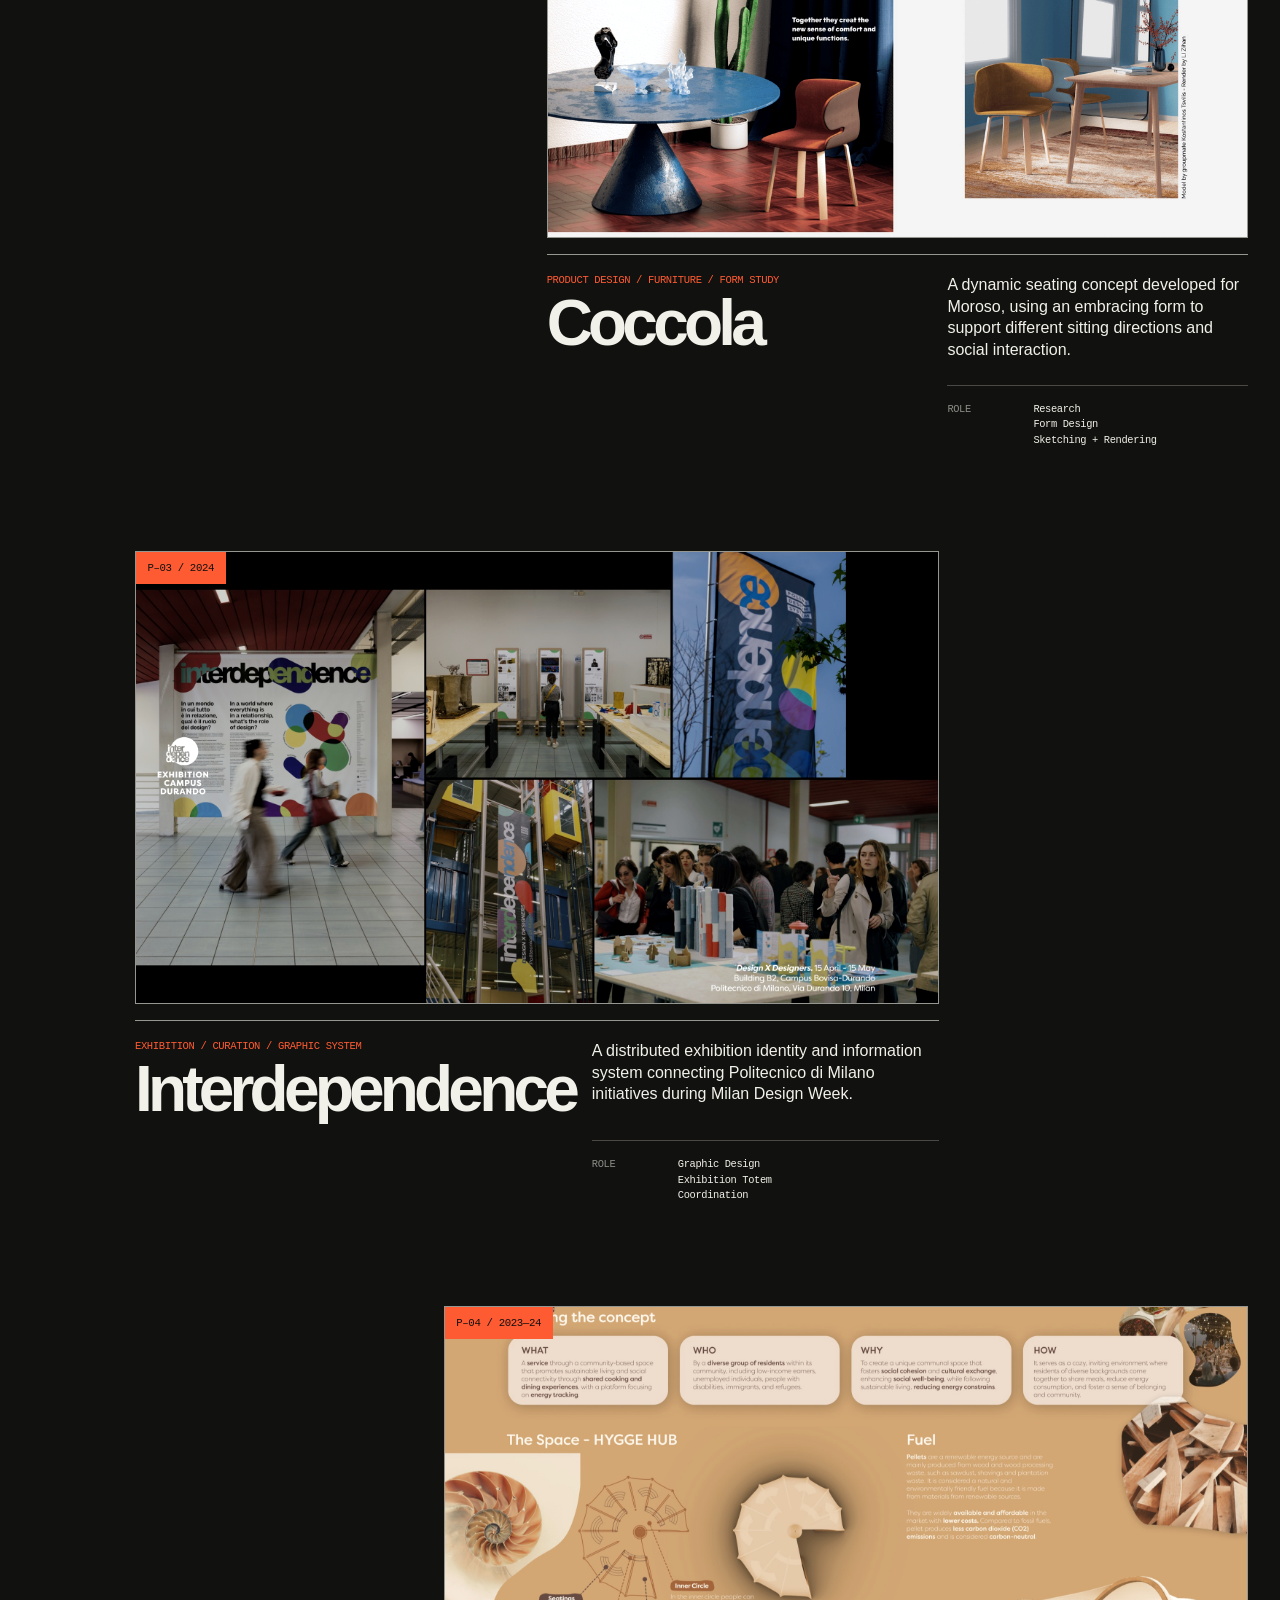
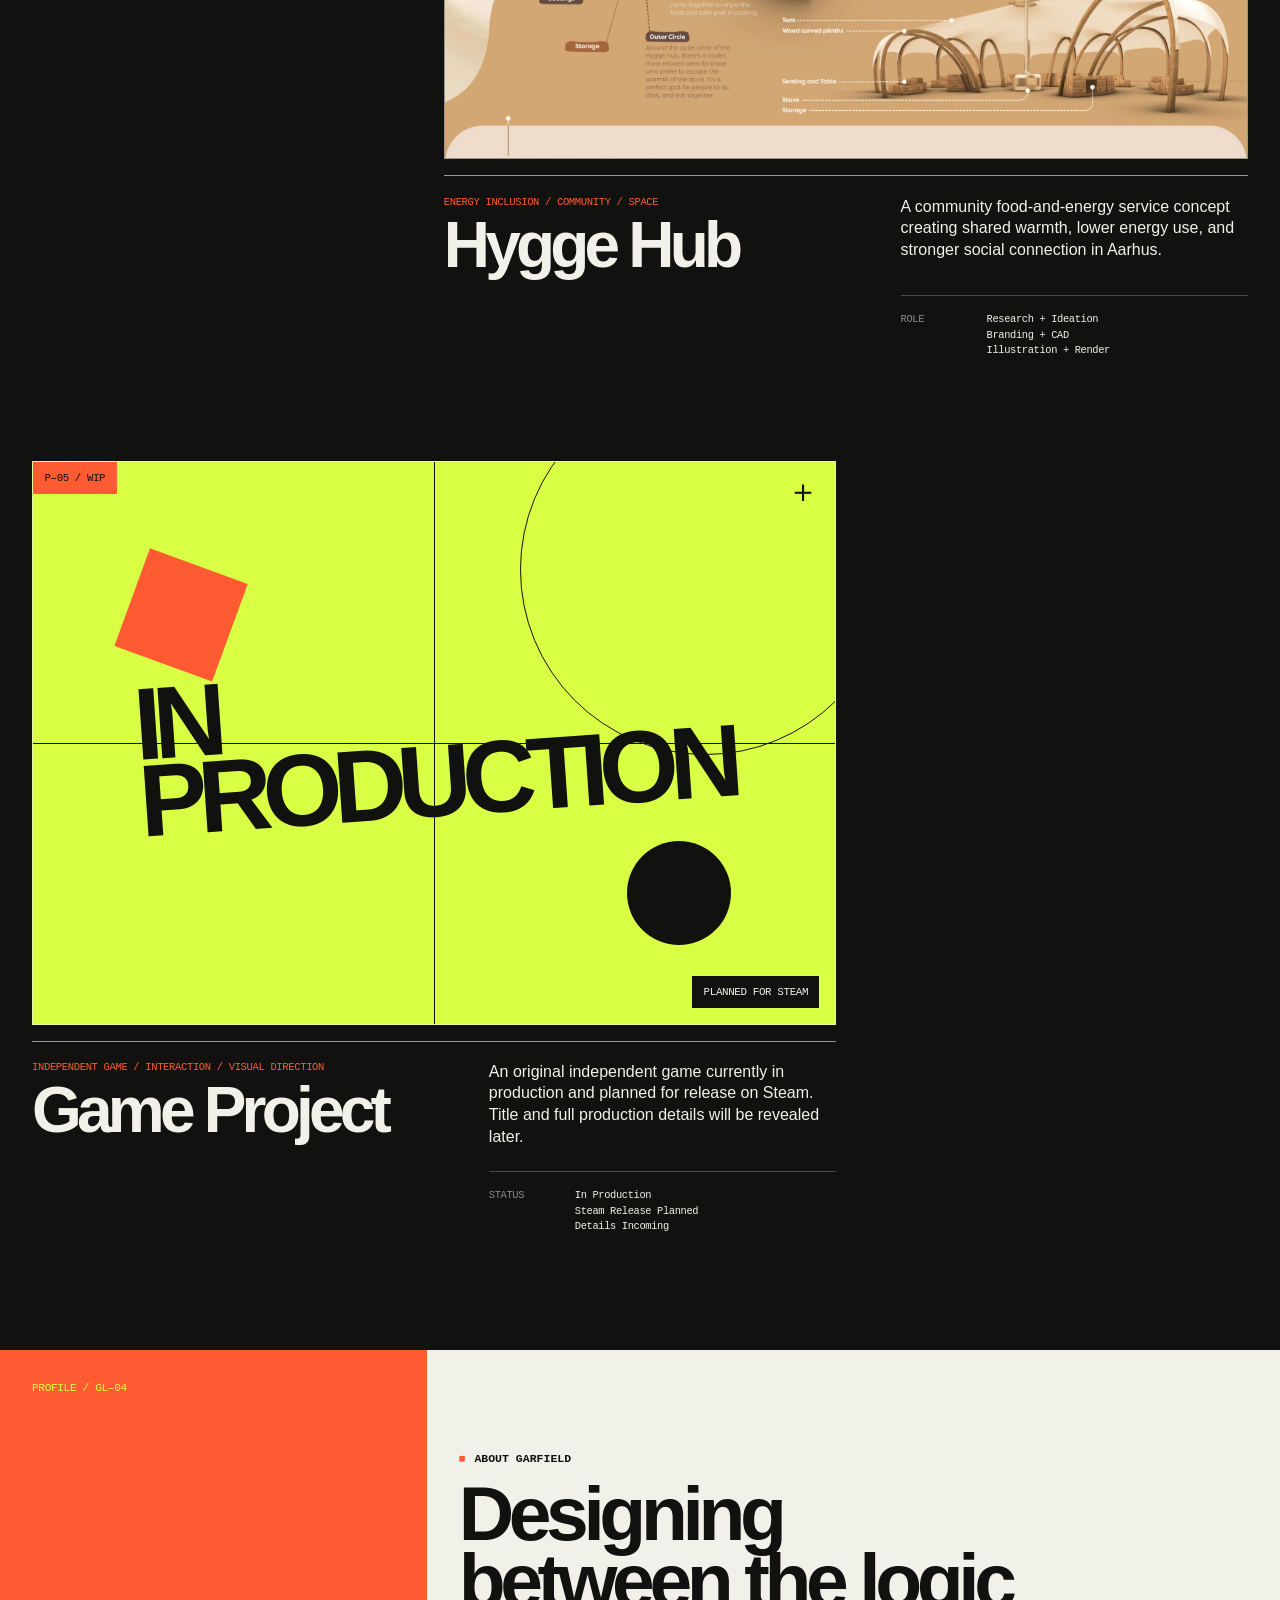
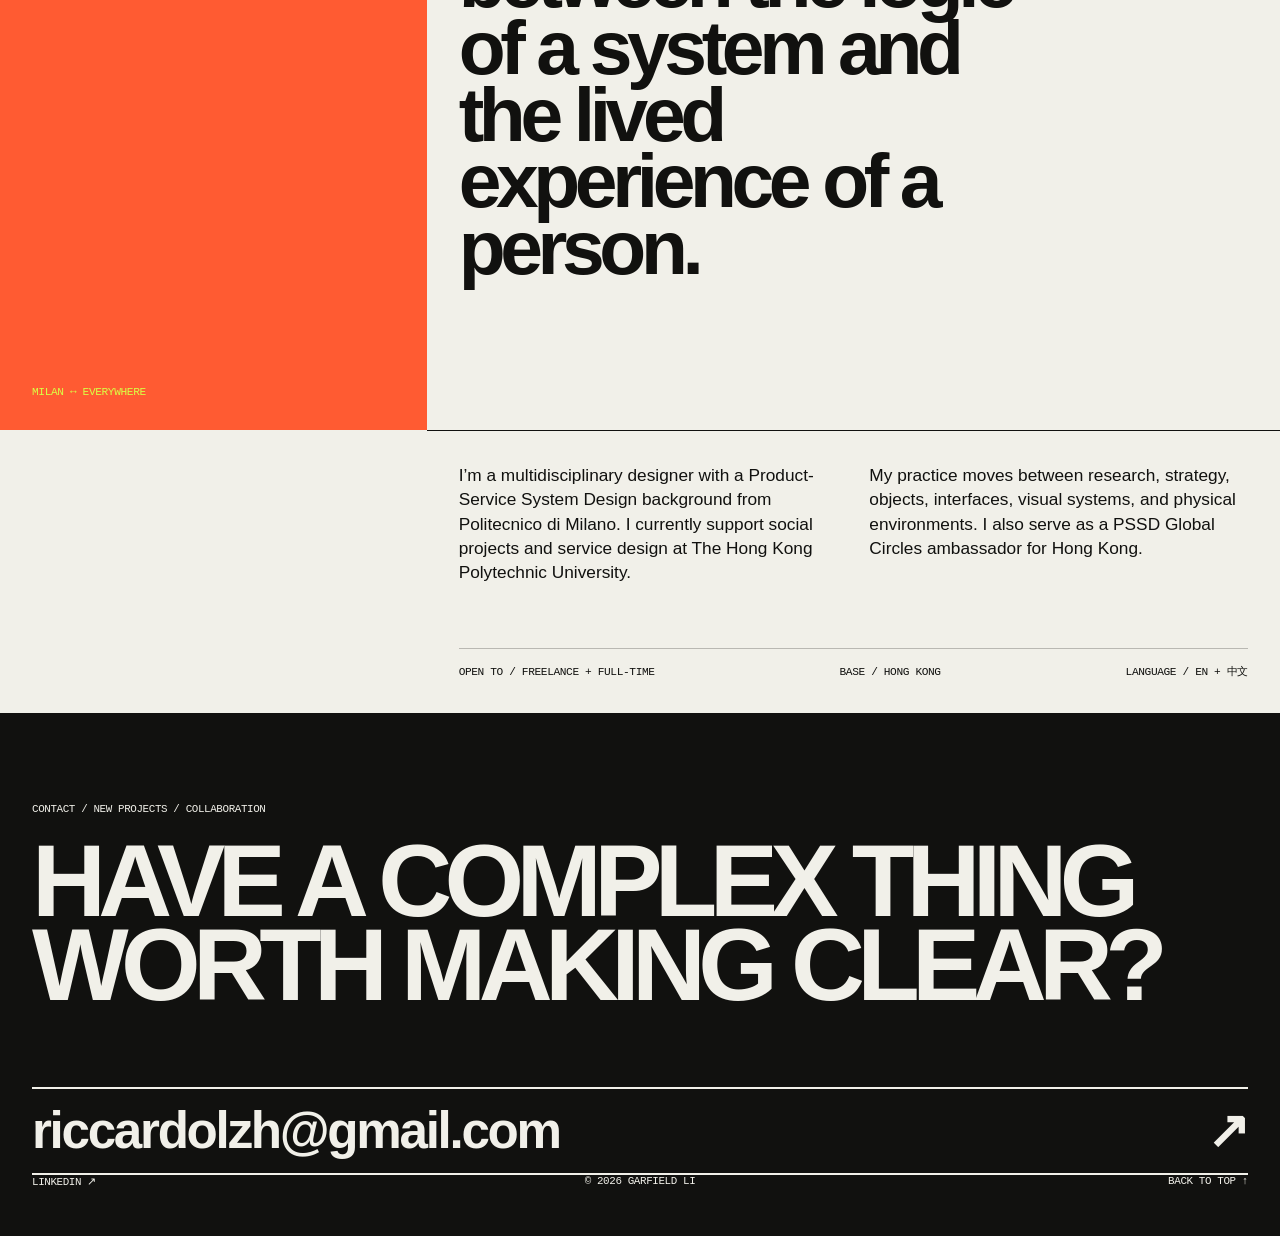
==== commit f082a598: "Add expandable portfolio field navigation" ====
--- a/portfolio/index.html
+++ b/portfolio/index.html
@@ -79,40 +79,110 @@
           <h2 id="practice-title">One practice, seven lenses.</h2>
         </div>
         <div class="practice-list">
-          <article class="practice-row ready">
-            <span class="practice-num mono">01</span>
-            <h3>Product &amp; Industrial Design</h3>
-            <span class="practice-status mono">01 PROJECT / OPEN</span>
-          </article>
-          <article class="practice-row active">
-            <span class="practice-num mono">02</span>
-            <h3>Service &amp; System Design</h3>
-            <span class="practice-status mono">02 PROJECTS / OPEN</span>
-          </article>
-          <article class="practice-row ready">
-            <span class="practice-num mono">03</span>
-            <h3>Exhibition &amp; Curation</h3>
-            <span class="practice-status mono">01 PROJECT / OPEN</span>
-          </article>
-          <article class="practice-row pending">
-            <span class="practice-num mono">04</span>
-            <h3>UI/UX Design</h3>
-            <span class="practice-status mono">PROJECTS INCOMING</span>
-          </article>
-          <article class="practice-row pending">
-            <span class="practice-num mono">05</span>
-            <h3>Illustration &amp; Graphic Design</h3>
-            <span class="practice-status mono">ARCHIVE INCOMING</span>
-          </article>
-          <article class="practice-row wip">
-            <span class="practice-num mono">06</span>
-            <h3>Game &amp; Interactive Design</h3>
-            <span class="practice-status mono">IN PRODUCTION</span>
-          </article>
-          <article class="practice-row pending">
-            <span class="practice-num mono">07</span>
-            <h3>Photography Archive</h3>
-            <span class="practice-status mono">GALLERY INCOMING</span>
+          <article class="practice-item ready" data-practice>
+            <button class="practice-row" type="button" aria-expanded="false" aria-controls="practice-panel-product">
+              <span class="practice-num mono">01</span>
+              <h3>Product &amp; Industrial Design</h3>
+              <span class="practice-status mono">03 PROJECTS / OPEN</span>
+              <span class="practice-toggle" aria-hidden="true"><span class="mono">VIEW FIELD</span><b>＋</b></span>
+            </button>
+            <div class="practice-panel" id="practice-panel-product" hidden>
+              <p class="practice-panel-label mono">VIEW MORE PROJECTS IN THIS FIELD</p>
+              <div class="practice-links">
+                <a href="#project-coccola"><span class="mono">01 / FEATURED</span><strong>Coccola</strong><em>Jump to project ↓</em></a>
+                <a href="https://www.behance.net/gallery/167796511/Model-A-Product-Design-Project" target="_blank" rel="noreferrer"><span class="mono">02 / ARCHIVE</span><strong>Model A</strong><em>Behance ↗</em></a>
+                <a href="https://www.behance.net/gallery/167775527/CYLIMIX-Product-Design-Project-01" target="_blank" rel="noreferrer"><span class="mono">03 / ARCHIVE</span><strong>CYLIMIX</strong><em>Behance ↗</em></a>
+              </div>
+            </div>
+          </article>
+          <article class="practice-item active" data-practice>
+            <button class="practice-row" type="button" aria-expanded="false" aria-controls="practice-panel-service">
+              <span class="practice-num mono">02</span>
+              <h3>Service &amp; System Design</h3>
+              <span class="practice-status mono">03 PROJECTS / OPEN</span>
+              <span class="practice-toggle" aria-hidden="true"><span class="mono">VIEW FIELD</span><b>＋</b></span>
+            </button>
+            <div class="practice-panel" id="practice-panel-service" hidden>
+              <p class="practice-panel-label mono">VIEW MORE PROJECTS IN THIS FIELD</p>
+              <div class="practice-links">
+                <a href="#project-alkeme"><span class="mono">01 / FEATURED</span><strong>AlkeME</strong><em>Jump to project ↓</em></a>
+                <a href="#project-hygge"><span class="mono">02 / FEATURED</span><strong>Hygge Hub</strong><em>Jump to project ↓</em></a>
+                <a href="https://www.behance.net/gallery/167975845/F-Station" target="_blank" rel="noreferrer"><span class="mono">03 / ARCHIVE</span><strong>F Station</strong><em>Behance ↗</em></a>
+              </div>
+            </div>
+          </article>
+          <article class="practice-item ready" data-practice>
+            <button class="practice-row" type="button" aria-expanded="false" aria-controls="practice-panel-exhibition">
+              <span class="practice-num mono">03</span>
+              <h3>Exhibition &amp; Curation</h3>
+              <span class="practice-status mono">01 PROJECT / OPEN</span>
+              <span class="practice-toggle" aria-hidden="true"><span class="mono">VIEW FIELD</span><b>＋</b></span>
+            </button>
+            <div class="practice-panel" id="practice-panel-exhibition" hidden>
+              <p class="practice-panel-label mono">VIEW MORE PROJECTS IN THIS FIELD</p>
+              <div class="practice-links">
+                <a href="#project-interdependence"><span class="mono">01 / FEATURED</span><strong>Interdependence</strong><em>Jump to project ↓</em></a>
+              </div>
+            </div>
+          </article>
+          <article class="practice-item pending" data-practice>
+            <button class="practice-row" type="button" aria-expanded="false" aria-controls="practice-panel-uiux">
+              <span class="practice-num mono">04</span>
+              <h3>UI/UX Design</h3>
+              <span class="practice-status mono">PROJECTS INCOMING</span>
+              <span class="practice-toggle" aria-hidden="true"><span class="mono">VIEW FIELD</span><b>＋</b></span>
+            </button>
+            <div class="practice-panel" id="practice-panel-uiux" hidden>
+              <p class="practice-panel-label mono">VIEW MORE PROJECTS IN THIS FIELD</p>
+              <div class="practice-links">
+                <a href="#project-alkeme"><span class="mono">01 / UI REDESIGN</span><strong>AlkeME Interface</strong><em>Jump to project ↓</em></a>
+                <div class="practice-empty"><strong>Dedicated UI/UX case studies are being prepared.</strong><span class="mono">MORE PROJECTS / INCOMING</span></div>
+              </div>
+            </div>
+          </article>
+          <article class="practice-item pending" data-practice>
+            <button class="practice-row" type="button" aria-expanded="false" aria-controls="practice-panel-visual">
+              <span class="practice-num mono">05</span>
+              <h3>Illustration &amp; Graphic Design</h3>
+              <span class="practice-status mono">ARCHIVE INCOMING</span>
+              <span class="practice-toggle" aria-hidden="true"><span class="mono">VIEW FIELD</span><b>＋</b></span>
+            </button>
+            <div class="practice-panel" id="practice-panel-visual" hidden>
+              <p class="practice-panel-label mono">VIEW MORE PROJECTS IN THIS FIELD</p>
+              <div class="practice-links">
+                <a href="https://www.behance.net/gallery/167798495/Illustrations" target="_blank" rel="noreferrer"><span class="mono">01 / ARCHIVE</span><strong>Illustrations</strong><em>Behance ↗</em></a>
+                <a href="https://www.behance.net/gallery/167797019/Starsirius-Branding-Project" target="_blank" rel="noreferrer"><span class="mono">02 / ARCHIVE</span><strong>Starsirius Branding</strong><em>Behance ↗</em></a>
+              </div>
+            </div>
+          </article>
+          <article class="practice-item wip" data-practice>
+            <button class="practice-row" type="button" aria-expanded="false" aria-controls="practice-panel-game">
+              <span class="practice-num mono">06</span>
+              <h3>Game &amp; Interactive Design</h3>
+              <span class="practice-status mono">IN PRODUCTION</span>
+              <span class="practice-toggle" aria-hidden="true"><span class="mono">VIEW FIELD</span><b>＋</b></span>
+            </button>
+            <div class="practice-panel" id="practice-panel-game" hidden>
+              <p class="practice-panel-label mono">VIEW MORE PROJECTS IN THIS FIELD</p>
+              <div class="practice-links">
+                <a href="#project-game"><span class="mono">01 / IN PRODUCTION</span><strong>Independent Game</strong><em>Jump to project ↓</em></a>
+              </div>
+            </div>
+          </article>
+          <article class="practice-item pending" data-practice>
+            <button class="practice-row" type="button" aria-expanded="false" aria-controls="practice-panel-photo">
+              <span class="practice-num mono">07</span>
+              <h3>Photography Archive</h3>
+              <span class="practice-status mono">GALLERY INCOMING</span>
+              <span class="practice-toggle" aria-hidden="true"><span class="mono">VIEW FIELD</span><b>＋</b></span>
+            </button>
+            <div class="practice-panel" id="practice-panel-photo" hidden>
+              <p class="practice-panel-label mono">VIEW MORE PROJECTS IN THIS FIELD</p>
+              <div class="practice-links">
+                <a href="https://www.behance.net/gallery/167799199/Photography" target="_blank" rel="noreferrer"><span class="mono">01 / CURRENT ARCHIVE</span><strong>Photography</strong><em>Behance ↗</em></a>
+                <div class="practice-empty"><strong>A dedicated on-site gallery is coming next.</strong><span class="mono">FULL GALLERY / INCOMING</span></div>
+              </div>
+            </div>
           </article>
         </div>
       </section>
@@ -130,7 +200,7 @@
         </div>
 
         <div class="project-grid">
-          <article class="project-card project-featured reveal">
+          <article class="project-card project-featured reveal" id="project-alkeme">
             <a class="project-visual" href="#alkeme" aria-label="Read AlkeME project summary">
               <img src="assets/alkeme.jpg" alt="AlkeME employee learning platform shown across laptop screens" />
               <span class="project-code mono">P–01 / 2024</span>
@@ -151,7 +221,7 @@
             </div>
           </article>
 
-          <article class="project-card reveal">
+          <article class="project-card reveal" id="project-coccola">
             <a class="project-visual" href="#coccola" aria-label="Read Coccola project summary">
               <img src="assets/coccola.jpg" alt="Coccola chair shown in two contemporary interior settings" />
               <span class="project-code mono">P–02 / 2021</span>
@@ -172,7 +242,7 @@
             </div>
           </article>
 
-          <article class="project-card reveal">
+          <article class="project-card reveal" id="project-interdependence">
             <a class="project-visual" href="#interdependence" aria-label="Read Interdependence project summary">
               <img src="assets/interdependence.jpg" alt="Interdependence exhibition graphics and installations at Milan Design Week" />
               <span class="project-code mono">P–03 / 2024</span>
@@ -193,7 +263,7 @@
             </div>
           </article>
 
-          <article class="project-card reveal">
+          <article class="project-card reveal" id="project-hygge">
             <a class="project-visual" href="#hygge" aria-label="Read Hygge Hub project summary">
               <img src="assets/hygge.jpg" alt="Hygge Hub community service concept and spatial design" />
               <span class="project-code mono">P–04 / 2023—24</span>
@@ -214,7 +284,7 @@
             </div>
           </article>
 
-          <article class="project-card game-card reveal">
+          <article class="project-card game-card reveal" id="project-game">
             <a class="project-visual game-visual" href="#game" aria-label="Read independent game project status">
               <span class="game-horizon"></span>
               <span class="game-object game-object-a"></span>
--- a/portfolio/styles.css
+++ b/portfolio/styles.css
@@ -201,24 +201,60 @@
 .section-kicker p, .work-header .mono, .contact-section > .mono { margin: 0 0 1.5rem; font-size: .68rem; }
 .section-kicker h2 { max-width: 8ch; margin: 0; font: 700 clamp(2.5rem, 4vw, 4.5rem)/.9 var(--display); letter-spacing: -.065em; }
 .practice-row {
-  display: grid;
-  grid-template-columns: 50px 1fr auto;
+  width: 100%;
+  display: grid;
+  grid-template-columns: 50px 1fr auto 118px;
   gap: 1.2rem;
   align-items: center;
   min-height: 120px;
   padding: 1.4rem var(--pad);
+  color: inherit;
+  border: 0;
   border-bottom: 1px solid var(--ink);
-}
-.practice-row:last-child { border-bottom: 0; }
+  background: transparent;
+  text-align: left;
+  cursor: pointer;
+}
 .practice-row h3 { margin: 0; font: 700 clamp(1.6rem, 3.2vw, 3.6rem)/.9 var(--display); letter-spacing: -.055em; }
 .practice-num, .practice-status { font-size: .67rem; }
 .practice-status { padding: .45rem .55rem; border: 1px solid var(--ink); }
-.practice-row.pending { color: rgba(17, 17, 15, .5); }
-.practice-row.active { color: var(--paper); background: var(--ink); }
-.practice-row.active .practice-status { color: var(--ink); border-color: var(--acid); background: var(--acid); }
-.practice-row.ready .practice-status { color: var(--ink); border-color: var(--signal); background: var(--signal); }
-.practice-row.wip { color: var(--ink); background: var(--acid); }
-.practice-row.wip .practice-status { color: var(--paper); background: var(--ink); }
+.practice-toggle { display: flex; justify-content: space-between; align-items: center; gap: .65rem; font-size: .62rem; }
+.practice-toggle b { font: 400 1.4rem/1 var(--mono); transition: transform .2s ease; }
+.practice-item.pending .practice-row { color: rgba(17, 17, 15, .5); }
+.practice-item.active .practice-row { color: var(--paper); background: var(--ink); }
+.practice-item.active .practice-status { color: var(--ink); border-color: var(--acid); background: var(--acid); }
+.practice-item.ready .practice-status { color: var(--ink); border-color: var(--signal); background: var(--signal); }
+.practice-item.wip .practice-row { color: var(--ink); background: var(--acid); }
+.practice-item.wip .practice-status { color: var(--paper); background: var(--ink); }
+.practice-item.is-open .practice-toggle b { transform: rotate(45deg); }
+.practice-row:hover h3,
+.practice-row:focus-visible h3 { transform: translateX(.3rem); }
+.practice-row h3 { transition: transform .2s ease; }
+.practice-row:focus-visible { outline: 3px solid var(--signal); outline-offset: -3px; }
+.practice-panel { padding: 1.2rem var(--pad) 2rem calc(var(--pad) + 62px); border-bottom: 1px solid var(--ink); background: var(--paper-2); }
+.practice-item.active .practice-panel { color: var(--paper); background: #252521; }
+.practice-item.wip .practice-panel { background: #c8eb42; }
+.practice-panel-label { margin: 0 0 1rem; font-size: .65rem; }
+.practice-links { display: grid; grid-template-columns: repeat(3, 1fr); border-top: 1px solid currentColor; border-left: 1px solid currentColor; }
+.practice-links > a,
+.practice-empty {
+  display: flex;
+  min-height: 126px;
+  flex-direction: column;
+  justify-content: space-between;
+  padding: 1rem;
+  border-right: 1px solid currentColor;
+  border-bottom: 1px solid currentColor;
+  color: inherit;
+  text-decoration: none;
+}
+.practice-links > a:hover,
+.practice-links > a:focus-visible { color: var(--paper); background: var(--signal); }
+.practice-links > a span,
+.practice-empty span { font-size: .62rem; }
+.practice-links > a strong,
+.practice-empty strong { font: 700 clamp(1.2rem, 2vw, 2rem)/1 var(--display); letter-spacing: -.04em; }
+.practice-links > a em { font: normal .62rem/1 var(--mono); text-transform: uppercase; }
 
 .work-section { padding: clamp(4.5rem, 9vw, 10rem) var(--pad); background: var(--ink); color: var(--paper); }
 .work-header {
@@ -404,8 +440,12 @@
   .hero-system { top: 38%; width: 74vw; opacity: .48; }
   .hero-intro { max-width: 24rem; }
   .button { flex: 1 1 150px; }
-  .practice-row { grid-template-columns: 32px 1fr; min-height: 95px; }
+  .practice-row { grid-template-columns: 32px 1fr auto; min-height: 95px; }
   .practice-status { grid-column: 2; justify-self: start; }
+  .practice-toggle { grid-column: 3; grid-row: 1 / span 2; }
+  .practice-toggle span { display: none; }
+  .practice-panel { padding: 1rem var(--pad) 1.5rem; }
+  .practice-links { grid-template-columns: 1fr; }
   .work-section { padding-top: 4.5rem; }
   .work-header h2 { font-size: clamp(3.3rem, 17vw, 5.7rem); }
   .project-info { grid-template-columns: 1fr; }
